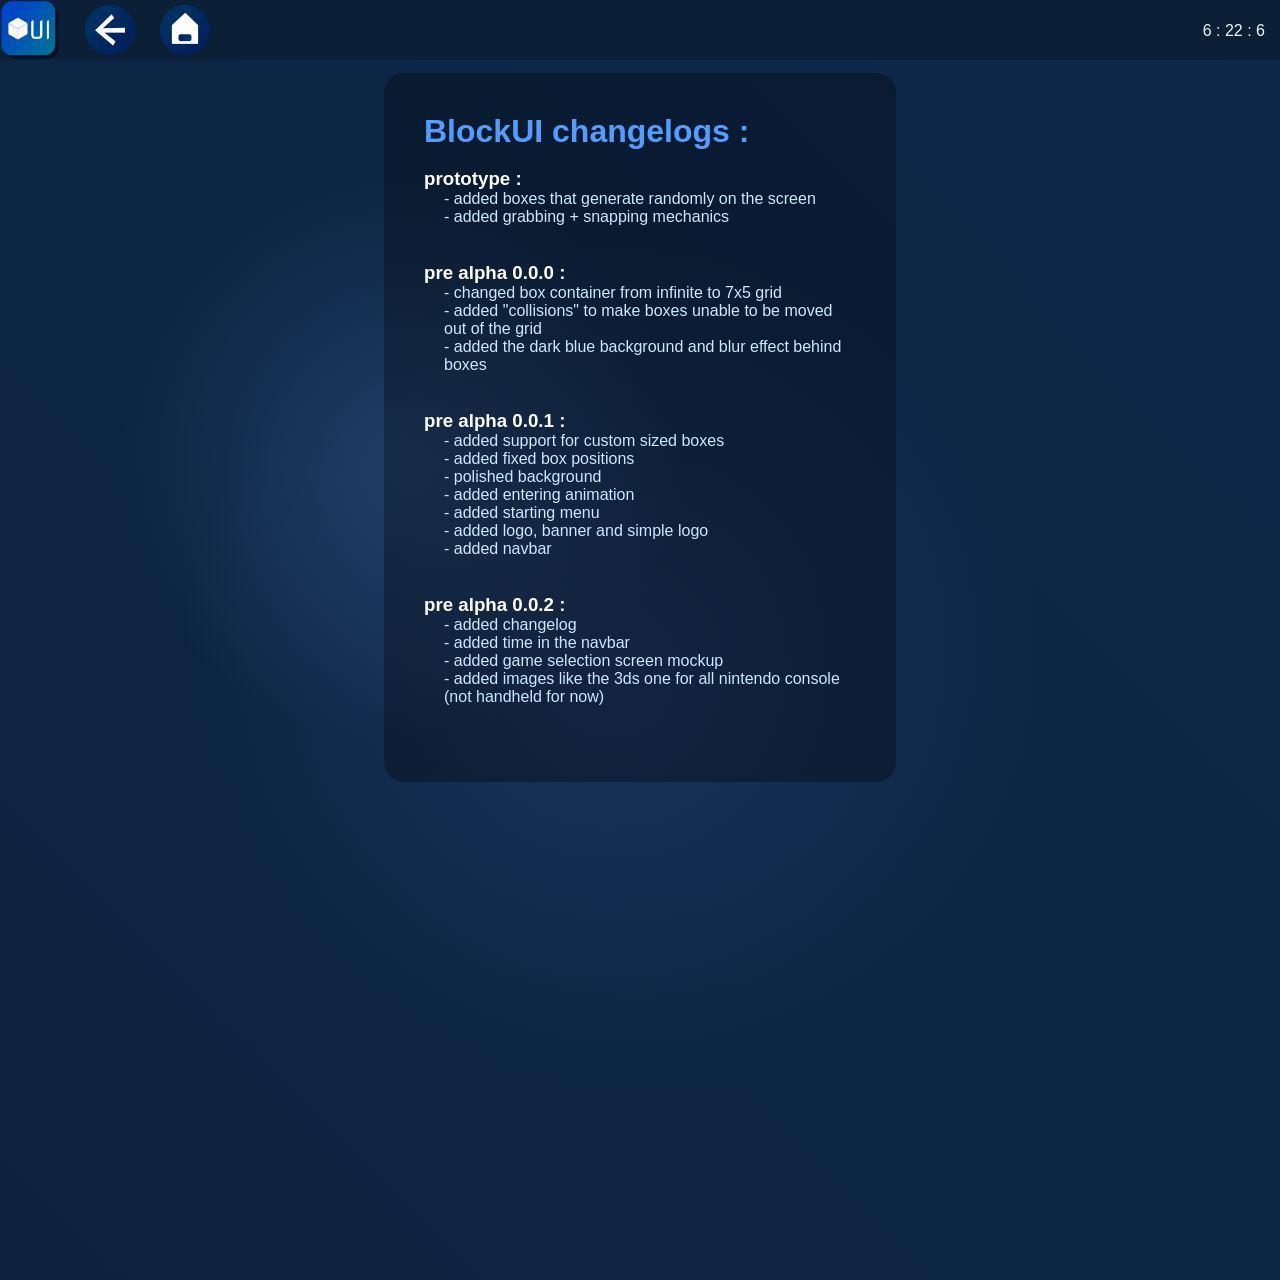
==== changelog/index.html @ 20546849 "Add files via upload Version pre 0.0.2 ! i added a changelog directly in the main menu so you can se" ====
<!DOCTYPE html>
<head>
    <meta charset="UTF-8" />
    <meta name="viewport" content="width=device-width, initial-scale=1.0" />
    <title>iisu ahh launcher</title>
    <!--<link rel="icon" href="icon" type="image/png" />-->
    <link rel="stylesheet" href="style.css" />
</head> 
<body>
    <div class="navbar">
        <img src="../LOGOS/logo simple.png" height="60px">
        <div onclick="window.location='../index.html'" style="padding-top: 5px;"><img src="../LOGOS/back.png" height="50px"></div>
        <div onclick="window.location='../MAIN/index.html'" style="padding-top: 5px;"><img src="../LOGOS/home.png" height="50px"></div>
        <p style="position: absolute;padding-top: 22px; right:15px; color: aliceblue;" id="time">Time and date</p>
    </div>
    <div class="bg1"></div>
    <div class="bg2"></div>



    <div class="textBG">
        <h1>BlockUI changelogs :</h1><br>
        <h3>prototype :</h3>
        <p>
             - added boxes that generate randomly on the screen<br>
             - added grabbing + snapping mechanics
        </p><br><br>
        <h3>pre alpha 0.0.0 :</h3>
        <p>
             - changed box container from infinite to 7x5 grid<br>
             - added "collisions" to make boxes unable to be moved out of the grid<br>
             - added the dark blue background and blur effect behind boxes<br>
        </p><br><br>
        <h3>pre alpha 0.0.1 :</h3>
        <p>
             - added support for custom sized boxes<br>
             - added fixed box positions<br>
             - polished background<br>
             - added entering animation<br>
             - added starting menu<br>
             - added logo, banner and simple logo<br>
             - added navbar<br>
        </p><br><br>
        <h3>pre alpha 0.0.2 :</h3>
        <p>
             - added changelog<br>
             - added time in the navbar<br>
             - added game selection screen mockup<br>
             - added images like the 3ds one for all nintendo console (not handheld for now)<br>
        </p><br><br>
    </div>

    <script>
        const t = new Date()


        function updateTime() {
            const t = new Date();
            document.getElementById("time").textContent =
                t.getHours() + " : " + t.getMinutes() + " : " + t.getSeconds();
        }

        window.onload = function () {
            setInterval(updateTime, 500);
        };

    </script>
</body>
---- changelog/style.css ----
* {
            margin: 0;
            padding: 0;
            box-sizing: border-box;
}

body {
            background-color: rgb(11, 30, 54);
            font-family: Arial, Helvetica, sans-serif;
            overflow: hidden;
            background: linear-gradient(45deg, #0b1f37 0%, #10315b 100%);
            background-size: 400% 400%;
            animation: gradient 10s ease infinite;
            color: aliceblue;
}
@keyframes gradient {
                    
  0% { background-position: 0% 50%; }
                    
  50% { background-position: 100% 50%; }
                    
  100% { background-position: 0% 50%; }
                  
}



@keyframes in {
    0% {
        filter: opacity(0%) blur(50px);
        transform: scale(50%);
    }
    100%{
        transform: scale(100%);
        filter: opacity(100%) blur(0px);
    }
}
p {
    text-align: center;
}

.navbar {
    position: sticky;
    display: flex;
    flex-direction: row;
    width: 100%;
    margin: 0%;
    height: 60px;
    background-color: #0b1f37;

}

.navbar div:hover {
    transform: scale(110%);
    filter: brightness(130%);
}

.navbar div{
    margin-left: 25px;
    max-height: 60px;
}



@keyframes bg1 {
    0% {
        left: 30px;
        top: 40px;
    }
    100%{
        left: 80%;
        top: 10px;
    }
}

@keyframes bg1 {
    0% {
        left: 30px;
        top: 240px;
    }
    100%{
        left: 60%;
        top: 10px;
    }
}


.bg1 {
    position:  absolute;
    overflow: hidden;
    height: 800px;
    width: 800px;
    background-image: radial-gradient(circle, #5284c03a 0%, rgba(148, 230, 255, 0) 50%);
    animation: bg1 15s ease-in-out 0s infinite alternate;
}


@keyframes bg2 {
    0% {
        left: 600px;
        top: 24px;
    }
    100%{
        left: 320px;
        top: 300px;
    }
}


.bg2 {
    position:  absolute;
    overflow: hidden;
    height: 1220px;
    width: 1220px;
    background-image: radial-gradient(circle, #526fc02f 0%, rgba(148, 230, 255, 0) 50%);
    animation: bg2 12s ease-in-out 0s infinite alternate;
}


.textBG {
    margin-top: 1%;
    margin-left: 30%;
    padding: 40px;
    width: 40%;
    height: 100%;
    overflow: scroll;
    scrollbar-width: none;
    backdrop-filter: brightness(70%);
    border-radius: 20px;
}

.textBG h1{
    color: #539dff;
}

.textBG h3{
    color: #ffffff;
}

p{
    color: rgb(205, 232, 255);
    text-align: left;
    margin-left: 20px;
}
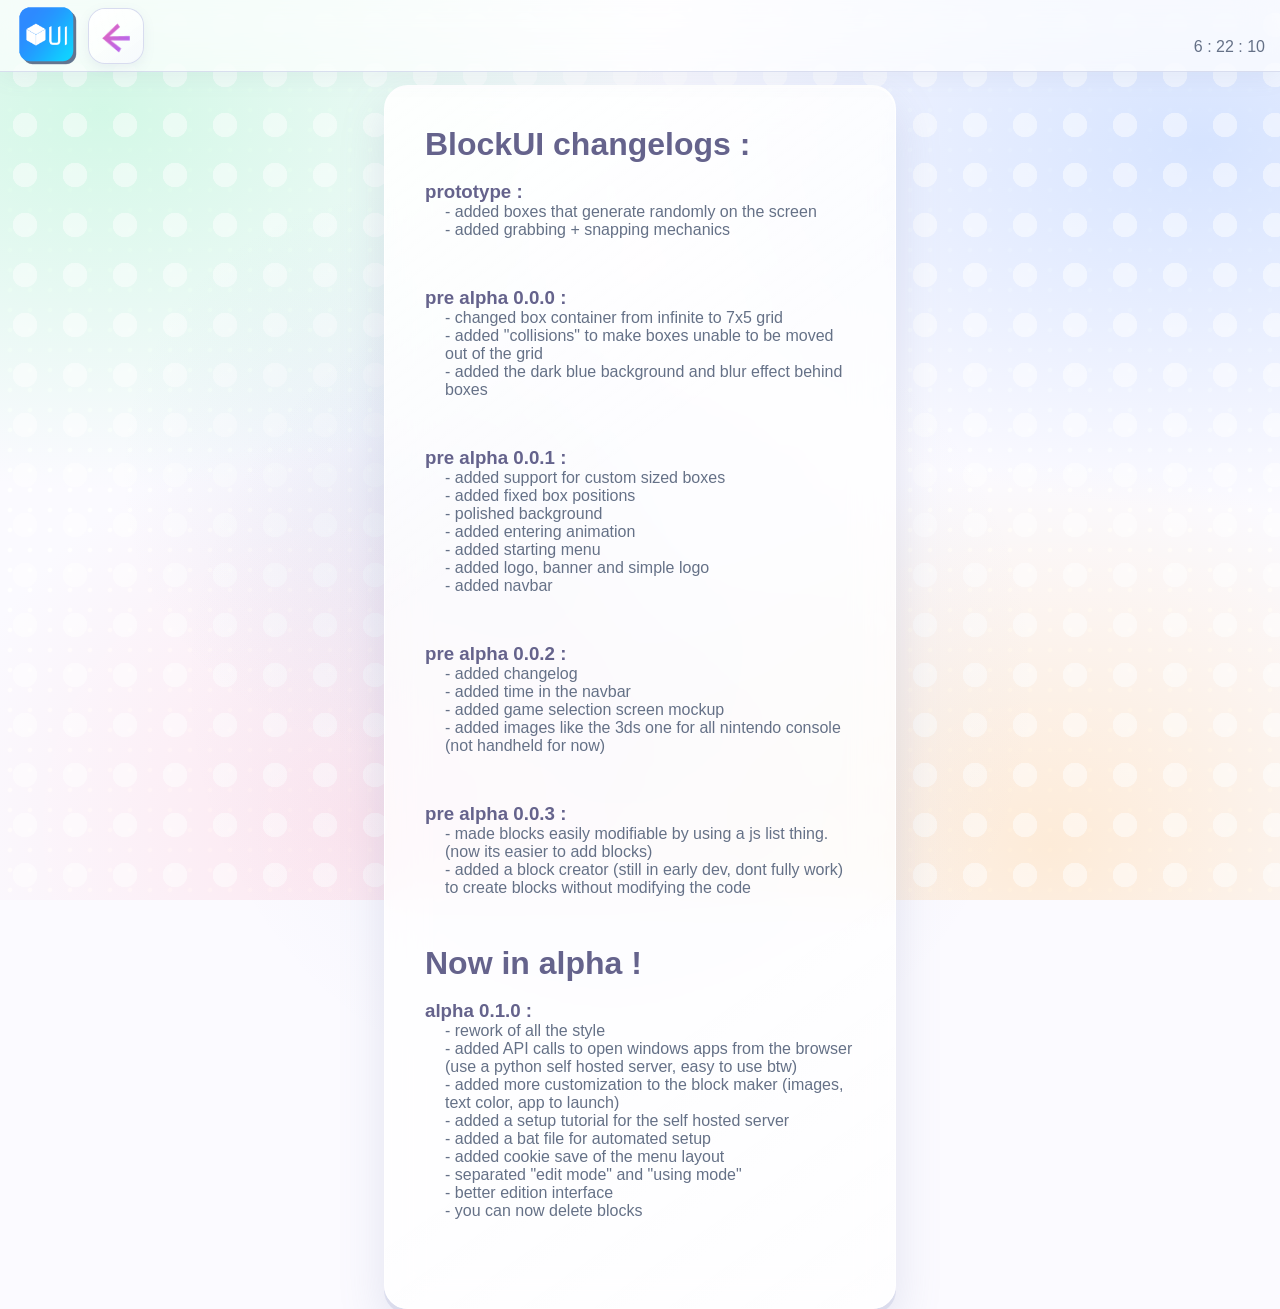
==== commit e982056a: "ALPHA 0.1.0 the first actually usable version, we finally made it to the alpha era of the BlockUI de" ====
--- a/changelog/index.html
+++ b/changelog/index.html
@@ -4,13 +4,12 @@
     <meta name="viewport" content="width=device-width, initial-scale=1.0" />
     <title>iisu ahh launcher</title>
     <!--<link rel="icon" href="icon" type="image/png" />-->
-    <link rel="stylesheet" href="style.css" />
+    <link rel="stylesheet" href="../style.css" />
 </head> 
-<body>
-    <div class="navbar">
+<body class="changelog-page" style="overflow-y: scroll;">
+    <div class="navbar" style="position: sticky; top: 0px; width: 100%;">
         <img src="../LOGOS/logo simple.png" height="60px">
         <div onclick="window.location='../index.html'" style="padding-top: 5px;"><img src="../LOGOS/back.png" height="50px"></div>
-        <div onclick="window.location='../MAIN/index.html'" style="padding-top: 5px;"><img src="../LOGOS/home.png" height="50px"></div>
         <p style="position: absolute;padding-top: 22px; right:15px; color: aliceblue;" id="time">Time and date</p>
     </div>
     <div class="bg1"></div>
@@ -48,6 +47,24 @@
              - added game selection screen mockup<br>
              - added images like the 3ds one for all nintendo console (not handheld for now)<br>
         </p><br><br>
+        <h3>pre alpha 0.0.3 :</h3>
+        <p>
+             - made blocks easily modifiable by using a js list thing. (now its easier to add blocks)<br>
+            - added a block creator (still in early dev, dont fully work) to create blocks without modifying the code<br>
+        </p><br><br>
+        <h1>Now in alpha !</h1><br>
+        <h3>alpha 0.1.0 :</h3>
+        <p>
+             - rework of all the style<br>
+             - added API calls to open windows apps from the browser (use a python self hosted server, easy to use btw)<br>
+             - added more customization to the block maker (images, text color, app to launch)<br>
+             - added a setup tutorial for the self hosted server<br>
+             - added a bat file for automated setup<br>
+             - added cookie save of the menu layout<br>
+             - separated "edit mode" and "using mode"<br>
+             - better edition interface<br>
+             - you can now delete blocks<br>
+        </p><br><br>
     </div>
 
     <script>
--- a/style.css
+++ b/style.css
@@ -0,0 +1,908 @@
+:root {
+    color-scheme: light;
+    --ink: #394255;
+    --muted-ink: #657187;
+    --glass: rgba(255, 255, 255, .76);
+    --glass-strong: rgba(255, 255, 255, .9);
+    --line: rgba(196, 205, 239, .76);
+    --shadow: 0 16px 42px rgba(111, 121, 164, .14);
+}
+
+* {
+    box-sizing: border-box;
+    margin: 0;
+    padding: 0;
+    scrollbar-color: #c8cde0 transparent;
+}
+
+body {
+    min-height: 100vh;
+    color: var(--ink);
+    background-color: #fbfaff;
+    background-image:
+        radial-gradient(circle, rgba(255, 255, 255, .48) 0 12px, transparent 12.5px),
+        radial-gradient(ellipse at 8% 12%, rgba(196, 247, 221, .72), transparent 34%),
+        radial-gradient(ellipse at 94% 16%, rgba(200, 219, 255, .72), transparent 34%),
+        radial-gradient(ellipse at 82% 94%, rgba(255, 225, 190, .6), transparent 32%),
+        radial-gradient(ellipse at 29% 92%, rgba(255, 209, 222, .5), transparent 34%),
+        radial-gradient(circle, rgba(255, 255, 255, .94) 2px, transparent 2.8px);
+    background-attachment: fixed;
+    background-size: 50px 50px, auto, auto, auto, auto, 20px 20px;
+    font-family: Arial, Helvetica, sans-serif;
+}
+
+body.home-page,
+body.main-page,
+body.grid-demo {
+    overflow-x: hidden;
+    overflow-y: auto;
+}
+
+body.systems-page {
+    overflow-x: hidden;
+    overflow-y: auto;
+    scrollbar-width: none;
+}
+
+body.changelog-page {
+    overflow: hidden;
+}
+
+body::before,
+body::after {
+    position: fixed;
+    z-index: 10;
+    inset: 0;
+    pointer-events: none;
+    content: "";
+    opacity: 0;
+    animation: intro-sparkles 1.35s ease-out both;
+}
+
+body::before {
+    background:
+        linear-gradient(45deg, transparent 46%, #fff 50%, transparent 54%) 8% 22% / 15px 15px no-repeat,
+        linear-gradient(-45deg, transparent 46%, #fff 50%, transparent 54%) 8% 22% / 15px 15px no-repeat,
+        linear-gradient(45deg, transparent 46%, #9fe8ff 50%, transparent 54%) 34% 41% / 11px 11px no-repeat,
+        linear-gradient(-45deg, transparent 46%, #9fe8ff 50%, transparent 54%) 34% 41% / 11px 11px no-repeat,
+        linear-gradient(45deg, transparent 46%, #fff 50%, transparent 54%) 67% 81% / 13px 13px no-repeat,
+        linear-gradient(-45deg, transparent 46%, #fff 50%, transparent 54%) 67% 81% / 13px 13px no-repeat,
+        linear-gradient(45deg, transparent 46%, #9fe8ff 50%, transparent 54%) 92% 63% / 10px 10px no-repeat,
+        linear-gradient(-45deg, transparent 46%, #9fe8ff 50%, transparent 54%) 92% 63% / 10px 10px no-repeat;
+}
+
+body::after {
+    animation-delay: .24s;
+    animation-duration: 1.25s;
+    background:
+        linear-gradient(45deg, transparent 46%, #9fe8ff 50%, transparent 54%) 19% 73% / 12px 12px no-repeat,
+        linear-gradient(-45deg, transparent 46%, #9fe8ff 50%, transparent 54%) 19% 73% / 12px 12px no-repeat,
+        linear-gradient(45deg, transparent 46%, #fff 50%, transparent 54%) 52% 16% / 16px 16px no-repeat,
+        linear-gradient(-45deg, transparent 46%, #fff 50%, transparent 54%) 52% 16% / 16px 16px no-repeat,
+        linear-gradient(45deg, transparent 46%, #9fe8ff 50%, transparent 54%) 79% 35% / 11px 11px no-repeat,
+        linear-gradient(-45deg, transparent 46%, #9fe8ff 50%, transparent 54%) 79% 35% / 11px 11px no-repeat;
+}
+
+@keyframes intro-sparkles {
+    0%, 100% { opacity: 0; }
+    18% { opacity: .78; }
+    34% { opacity: .2; }
+    52% { opacity: .62; }
+    72% { opacity: .12; }
+}
+
+@keyframes enter {
+    from {
+        filter: opacity(0%) blur(50px);
+        transform: scale(.5);
+    }
+    to {
+        filter: opacity(100%) blur(0);
+        transform: scale(1);
+    }
+}
+
+@keyframes glow-one {
+    from { left: 30px; top: 240px; }
+    to { left: 60%; top: 10px; }
+}
+
+@keyframes glow-two {
+    from { left: 600px; top: 24px; }
+    to { left: 320px; top: 300px; }
+}
+
+@keyframes particle-drift {
+    0% { opacity: 0; transform: translate(-50%, -50%) scale(.25) rotate(0deg); }
+    12% { opacity: .95; transform: translate(-50%, -50%) scale(1.05) rotate(8deg); }
+    100% {
+        opacity: 0;
+        transform: translate(calc(-50% + var(--drift-x)), calc(-50% + var(--drift-y))) scale(.2) rotate(38deg);
+    }
+}
+
+@keyframes edit-mode-sway {
+    0%, 40% { rotate: -.6deg; }
+    50%, 90% { rotate: .6deg; }
+    100% { rotate: -.6deg; }
+}
+
+.bg1,
+.bg2 {
+    position: absolute;
+    overflow: hidden;
+    pointer-events: none;
+}
+
+.bg1 {
+    width: 800px;
+    height: 800px;
+    background: radial-gradient(circle, rgba(82, 132, 192, .08), transparent 50%);
+    animation: glow-one 15s ease-in-out infinite alternate;
+}
+
+.bg2 {
+    width: 1220px;
+    height: 1220px;
+    background: radial-gradient(circle, rgba(82, 111, 192, .07), transparent 50%);
+    animation: glow-two 12s ease-in-out infinite alternate;
+}
+
+.navbar {
+    position: sticky;
+    z-index: 2;
+    display: flex;
+    align-items: center;
+    gap: 10px;
+    width: 100%;
+    height: 72px;
+    padding: 6px 18px;
+    border-bottom: 1px solid rgba(202, 209, 233, .7);
+    background: rgba(255, 255, 255, .66);
+    box-shadow: 0 5px 24px rgba(105, 117, 153, .08);
+    backdrop-filter: blur(18px);
+}
+
+.navbar div {
+    position: relative;
+    isolation: isolate;
+    display: grid;
+    overflow: hidden;
+    place-items: center;
+    width: 56px;
+    height: 56px;
+    border: 1px solid rgba(207, 212, 236, .8);
+    border-radius: 17px;
+    background: rgba(255, 255, 255, .7);
+    box-shadow: 0 4px 12px rgba(116, 126, 163, .1);
+    transition: transform .2s ease, box-shadow .2s ease;
+}
+
+.navbar div::before {
+    position: absolute;
+    z-index: 0;
+    inset: 0;
+    background: linear-gradient(145deg, rgba(255, 255, 255, .9), transparent 48%, rgba(196, 205, 239, .12));
+    content: "";
+    pointer-events: none;
+}
+
+.navbar div img {
+    position: relative;
+    z-index: 1;
+    max-width: 46px;
+    max-height: 46px;
+    object-fit: contain;
+}
+
+.navbar div:hover {
+    transform: perspective(500px) translateY(-3px) rotateX(5deg) scale(1.05);
+    box-shadow: 0 12px 20px rgba(116, 126, 163, .22), inset 0 2px 0 #fff;
+}
+
+.navbar .nav-control {
+    display: grid;
+    place-items: center;
+    width: 56px;
+    height: 56px;
+    padding: 5px;
+    border: 1px solid rgba(207, 212, 236, .8);
+    border-radius: 17px;
+    background: rgba(255, 255, 255, .7) !important;
+    box-shadow: 0 4px 12px rgba(116, 126, 163, .1);
+    cursor: pointer;
+}
+
+.navbar .nav-control img {
+    max-width: 46px;
+    max-height: 46px;
+    object-fit: contain;
+}
+
+.navbar .nav-control:hover {
+    transform: perspective(500px) translateY(-3px) rotateX(5deg) scale(1.05);
+    box-shadow: 0 12px 20px rgba(116, 126, 163, .22), inset 0 2px 0 #fff;
+}
+
+.navbar .nav-control[aria-pressed="true"] {
+    border-color: rgba(83, 91, 131, .6);
+    background: rgba(214, 219, 240, .9) !important;
+}
+
+#time {
+    color: var(--muted-ink) !important;
+    font-variant-numeric: tabular-nums;
+}
+
+.home-page > p {
+    margin: 10px;
+    color: var(--muted-ink);
+    text-align: center;
+}
+
+p {
+    text-align: center;
+}
+
+body.home-page .container {
+    position: relative;
+    width: 1120px;
+    height: 800px;
+    margin: calc((100vh - 800px) / 2) auto 0;
+    border: 3px solid var(--line);
+    border-radius: 64px;
+    background-color: rgba(255, 255, 255, .36);
+    background-image: radial-gradient(circle, rgba(255, 255, 255, .76) 0 8%, transparent 10%);
+    background-size: 160px 160px;
+    box-shadow: var(--shadow), inset 0 0 36px rgba(255, 255, 255, .55);
+    animation: enter 1s ease-in-out;
+    backdrop-filter: blur(12px);
+    perspective: 1500px;
+    transform-style: preserve-3d;
+}
+
+body.main-page .container {
+    position: relative;
+    width: 1130px;
+    height: 810px;
+    margin: calc((100vh - 60px - 810px) / 2) auto 0;
+    border: 3px solid var(--line);
+    border-radius: 48px;
+    background: radial-gradient(circle, rgba(255, 255, 255, .76) 0 8%, transparent 10%) 0 0 / 160px 160px;
+    box-shadow: var(--shadow), inset 0 0 36px rgb(255, 255, 255);
+    animation: enter .5s ease-out;
+    backdrop-filter: blur(12px);
+}
+
+.draggable {
+    position: absolute;
+    display: flex;
+    align-items: center;
+    justify-content: center;
+    width: 160px;
+    height: 160px;
+    border: 2px solid rgba(255, 255, 255, .52);
+    border-radius: 25px;
+    background-color: rgba(255, 255, 255, .08) !important;
+    color: var(--ink);
+    cursor: grab;
+    user-select: none;
+    isolation: isolate;
+    overflow: hidden;
+    box-shadow:
+        0 12px 18px rgba(105, 113, 154, .2),
+        0 3px 0 rgba(174, 180, 211, .28),
+        inset 0 -3px 0 rgba(185, 190, 219, .1);
+    transform: perspective(1000px) translateZ(8px);
+    transform-style: preserve-3d;
+    transition: transform .3s cubic-bezier(.2, .75, .25, 1), box-shadow .3s ease;
+    backdrop-filter: blur(6px) saturate(1.2);
+    -webkit-backdrop-filter: blur(6px) saturate(1.2);
+}
+
+.draggable::after {
+    position: absolute;
+    z-index: 0;
+    inset: 1px;
+    border: 1px solid rgba(255, 255, 255, .3);
+    border-radius: 23px;
+    box-shadow:
+        inset 0 1px 0 rgba(255, 255, 255, .78),
+        inset 1px 0 0 rgba(255, 255, 255, .35),
+        inset 0 -1px 0 rgba(122, 133, 173, .16);
+    content: "";
+    pointer-events: none;
+}
+
+.draggable:hover {
+    z-index: 2;
+    transform: perspective(1000px) translateY(-8px) translateZ(24px) rotateX(5deg) rotateY(-2deg) scale(1.055);
+    box-shadow:
+        0 24px 32px rgba(130, 116, 180, .26),
+        0 8px 0 rgba(174, 180, 211, .34),
+        0 0 0 5px rgba(255, 255, 255, .2);
+}
+
+.draggable:active {
+    cursor: grabbing;
+    transform: perspective(1000px) translateY(2px) translateZ(2px) scale(.99);
+    box-shadow: 0 4px 8px rgba(130, 116, 180, .2), inset 0 2px 5px rgba(130, 116, 180, .12);
+}
+
+.edit-mode-shade {
+    position: fixed;
+    z-index: 0;
+    inset: 0;
+    background: rgba(47, 53, 76, .48);
+    opacity: 0;
+    pointer-events: none;
+    transition: opacity .3s ease;
+}
+
+.main-page.editing-mode .edit-mode-shade {
+    opacity: 1;
+}
+
+.main-page.editing-mode .container {
+    z-index: 1;
+}
+
+.main-page.editing-mode .draggable {
+    transform-origin: center;
+    animation: edit-mode-sway 2.4s ease-in-out infinite;
+    cursor: grab;
+}
+
+.main-page.editing-mode .draggable:hover {
+    animation-play-state: paused;
+}
+
+.main-page:not(.editing-mode) .draggable {
+    cursor: pointer;
+}
+
+.main-page:not(.editing-mode) .draggable:active {
+    cursor: pointer;
+}
+
+.block-settings-trigger {
+    position: absolute;
+    z-index: 2;
+    top: 7px;
+    right: 7px;
+    display: none;
+    place-items: center;
+    width: 34px;
+    min-width: 34px;
+    height: 34px;
+    padding: 0;
+    border: 1px solid rgba(255, 255, 255, .9);
+    border-radius: 11px;
+    background: rgba(255, 255, 255, .88) !important;
+    color: var(--ink);
+    font-size: 19px;
+    line-height: 1;
+    cursor: pointer;
+    box-shadow: 0 3px 10px rgba(55, 62, 91, .2);
+}
+
+.editing-mode .block-settings-trigger {
+    display: grid;
+}
+
+.draggable p {
+    position: relative;
+    z-index: 1;
+    padding: 12px;
+    color: inherit;
+    font-size: 15px;
+    font-weight: 700;
+    text-align: center;
+    text-shadow: 0 1px 0 rgba(255, 255, 255, .8);
+}
+
+.drag-particle {
+    position: fixed;
+    z-index: 1000;
+    width: var(--particle-size, 12px);
+    height: var(--particle-size, 12px);
+    filter: drop-shadow(0 0 4px rgba(180, 239, 255, .95)) drop-shadow(0 0 10px rgba(63, 165, 255, .75)) blur(.35px);
+    pointer-events: none;
+    animation: particle-drift .7s cubic-bezier(.16, .7, .3, 1) forwards;
+}
+
+.drag-particle::before,
+.drag-particle::after {
+    position: absolute;
+    top: 50%;
+    left: 50%;
+    border-radius: 50%;
+    background: linear-gradient(90deg, transparent, #b9f1ff 35%, #fff 50%, #b9f1ff 65%, transparent);
+    box-shadow: 0 0 4px rgba(186, 239, 255, .9);
+    content: "";
+}
+
+.drag-particle::before {
+    width: 100%;
+    height: 1.5px;
+    transform: translate(-50%, -50%) rotate(45deg);
+}
+
+.drag-particle::after {
+    width: 1.5px;
+    height: 100%;
+    transform: translate(-50%, -50%) rotate(45deg);
+}
+
+.textBG {
+    position: relative;
+    isolation: isolate;
+    overflow: auto;
+    border: 1px solid rgba(255, 255, 255, .9);
+    border-radius: 24px;
+    background: var(--glass);
+    box-shadow: 0 20px 46px rgba(111, 121, 164, .18), 0 5px 0 rgba(190, 196, 222, .35), inset 0 2px 0 #fff;
+    color: var(--ink);
+    backdrop-filter: blur(20px);
+}
+
+.textBG::before,
+.system::before,
+body.systems-page .container::before {
+    position: absolute;
+    z-index: 0;
+    inset: 0;
+    border-radius: inherit;
+    background: linear-gradient(145deg, rgba(255, 255, 255, .58), transparent 34%, transparent 72%, rgba(255, 255, 255, .14));
+    content: "";
+    pointer-events: none;
+}
+
+.textBG > *,
+.system > *,
+body.systems-page .container > * {
+    position: relative;
+    z-index: 1;
+}
+
+.textBG h1,
+.textBG h3 {
+    color: #65638c;
+}
+
+.textBG p {
+    margin: 0 0 12px 20px;
+    color: var(--muted-ink);
+    text-align: left;
+}
+
+body.changelog-page .textBG {
+    width: 40%;
+    height: 100%;
+    margin: 1% 0 0 30%;
+    padding: 40px;
+}
+
+#newblock form p {
+    text-align: center;
+}
+
+.system {
+    position: relative;
+    isolation: isolate;
+    height: 160px;
+    margin: 1% 15% 1%;
+    padding: 20px;
+    overflow: hidden;
+    border: 2px solid rgba(255, 255, 255, .92);
+    border-radius: 24px;
+    color: var(--ink);
+    box-shadow: 0 20px 36px rgba(111, 121, 164, .2), 0 5px 0 rgba(190, 196, 222, .35), inset 0 2px 0 rgba(255, 255, 255, .95);
+    text-align: center;
+    text-shadow: 0 1px 8px rgba(255, 255, 255, .85);
+}
+
+.system h1,
+.system h2,
+.system h3 {
+    color: var(--ink);
+}
+
+.system h3 {
+    font-size: 11px;
+}
+
+.system h2 {
+    margin-top: 20px;
+    font-size: 30px;
+}
+
+body.systems-page .container {
+    position: relative;
+    isolation: isolate;
+    margin: 0 15% 15%;
+    padding: 20px;
+    border: 1px solid rgba(255, 255, 255, .85);
+    border-radius: 24px;
+    background: var(--glass);
+    box-shadow: 0 22px 48px rgba(111, 121, 164, .19), inset 0 2px 0 rgba(255, 255, 255, .95);
+    perspective: 1200px;
+}
+
+.game {
+    position: relative;
+    display: flex;
+    align-items: center;
+    flex-direction: row;
+    height: 160px;
+    margin: 1%;
+    overflow: hidden;
+    border: 1px solid rgba(255, 255, 255, .94);
+    border-radius: 20px;
+    background-color: var(--glass-strong) !important;
+    color: var(--ink);
+    box-shadow: 0 10px 18px rgba(105, 113, 154, .14), 0 4px 0 rgba(190, 196, 222, .3), inset 0 2px 0 #fff;
+    backdrop-filter: blur(14px);
+    transition: transform .25s ease, box-shadow .25s ease;
+}
+
+.game::before {
+    position: absolute;
+    z-index: 0;
+    inset: 0;
+    background:
+        linear-gradient(145deg, rgba(255, 255, 255, .72), transparent 40%, transparent 75%, rgba(255, 255, 255, .16)),
+        linear-gradient(110deg, transparent 38%, rgba(255, 255, 255, .46) 49%, transparent 60%);
+    background-position: center, -160% 0;
+    background-size: auto, 240% 100%;
+    content: "";
+    pointer-events: none;
+    transition: background-position .65s ease;
+}
+
+.game > * {
+    position: relative;
+    z-index: 1;
+}
+
+.game:hover {
+    transform: perspective(1200px) translateY(-4px) rotateX(1.5deg) scale(1.008);
+    box-shadow: 0 18px 26px rgba(105, 113, 154, .2), 0 6px 0 rgba(190, 196, 222, .25), inset 0 2px 0 #fff;
+}
+
+.game:hover::before {
+    background-position: center, 160% 0;
+}
+
+.game img {
+    margin-right: 1%;
+    border-radius: 16px;
+    object-fit: cover;
+}
+
+.game h1,
+.game h3 {
+    color: var(--ink);
+}
+
+.game .infos {
+    flex: 1 1 0;
+    min-width: 0;
+}
+
+.infos p {
+    max-width: 100%;
+    max-height: 90px;
+    margin-left: 1%;
+    overflow-y: auto;
+    color: var(--muted-ink);
+    text-align: left;
+    scrollbar-width: thin;
+}
+
+.game button,
+button,
+input[type="button"],
+input[type="submit"] {
+    position: relative;
+    overflow: hidden;
+    border: 1px solid rgba(255, 255, 255, .95);
+    border-radius: 18px;
+    background-color: #e6e9f8 !important;
+    background-image: linear-gradient(160deg, rgba(255, 255, 255, .82), transparent 58%);
+    color: #4a5065;
+    box-shadow: 0 5px 14px rgba(111, 121, 164, .15);
+    transition: transform .2s ease, box-shadow .2s ease, filter .2s ease;
+}
+
+.game button {
+    flex: 0 0 64px;
+    width: 64px;
+    min-width: 64px;
+    height: 64px;
+    margin: 0 10px 0 0;
+}
+
+.game button:first-of-type {
+    background-color: #eadff8 !important;
+}
+
+.game button:nth-of-type(2) {
+    background-color: #d9f1e3 !important;
+}
+
+.game button:hover,
+button:hover,
+input[type="button"]:hover,
+input[type="submit"]:hover {
+    filter: brightness(1.04);
+    transform: perspective(500px) translateY(-3px) rotateX(5deg);
+    box-shadow: 0 10px 18px rgba(111, 121, 164, .24), 0 3px 0 rgba(190, 196, 222, .35), inset 0 2px 0 #fff;
+}
+
+form {
+    color: var(--ink);
+}
+
+input:not([type="button"]):not([type="submit"]) {
+    min-height: 38px;
+    padding: 10px;
+    border: 1px solid rgba(191, 199, 224, .8);
+    border-radius: 14px;
+    background: rgba(255, 255, 255, .82) !important;
+    color: var(--ink) !important;
+    box-shadow: inset 0 1px 3px rgba(104, 115, 151, .08);
+}
+
+input::placeholder {
+    color: #8a91a4;
+}
+
+#newblock,
+#block-settings {
+    position: fixed;
+    z-index: 5;
+    display: flex;
+    align-items: center;
+    justify-content: center;
+    width: 100%;
+    height: 100%;
+    inset: 0;
+    background: rgba(236, 239, 251, .5);
+    backdrop-filter: blur(10px);
+}
+
+#block-settings {
+    z-index: 6;
+}
+
+#newblock form,
+#block-settings .block-modal {
+    position: fixed;
+    top: 50%;
+    left: 50%;
+    isolation: isolate;
+    display: flex;
+    flex-direction: column;
+    gap: 10px;
+    width: min(480px, calc(100vw - 32px));
+    max-height: calc(100vh - 32px);
+    margin: 0;
+    padding: 20px;
+    overflow-x: hidden;
+    overflow-y: auto;
+    border: 1px solid rgba(255, 255, 255, .95);
+    border-radius: 28px;
+    background: rgba(255, 255, 255, .88);
+    box-shadow: 0 28px 64px rgba(82, 91, 131, .24), 0 6px 0 rgba(190, 196, 222, .4), inset 0 2px 0 #fff;
+    color: var(--ink);
+    backdrop-filter: blur(22px);
+    transform: translate(-50%, -50%);
+}
+
+#block-settings .block-modal {
+    gap: 8px;
+}
+
+#block-settings .block-modal h2 {
+    margin-bottom: 4px;
+    color: #65638c;
+    text-align: center;
+}
+
+#block-settings .block-modal label {
+    color: var(--muted-ink);
+    font-size: 14px;
+    font-weight: 700;
+}
+
+#block-settings .block-modal textarea {
+    min-height: 110px;
+    padding: 10px;
+    border: 1px solid rgba(191, 199, 224, .8);
+    border-radius: 14px;
+    background: rgba(255, 255, 255, .82);
+    color: var(--ink);
+    font: inherit;
+    resize: vertical;
+}
+
+#block-settings .block-modal input[type="color"] {
+    width: 100%;
+    min-height: 42px;
+    padding: 4px;
+    cursor: pointer;
+}
+
+.block-modal-actions {
+    display: flex;
+    flex-wrap: wrap;
+    gap: 8px;
+    margin-top: 8px;
+}
+
+.block-modal-actions button {
+    flex: 1 1 auto;
+    min-height: 42px;
+    padding: 8px 12px;
+    cursor: pointer;
+}
+
+.block-modal-actions .delete-block-button {
+    background-color: #ad001d !important;
+    color: #fff !important;
+}
+
+
+#newblock form input[value="Cancel"] {
+    background-color: #ad001d !important;
+    color: #fff !important;
+}
+
+#newblock form::before {
+    position: absolute;
+    z-index: -1;
+    inset: 0;
+    background: linear-gradient(145deg, rgba(255, 255, 255, .66), transparent 42%, transparent 78%, rgba(255, 255, 255, .2));
+    content: "";
+    pointer-events: none;
+}
+
+#newblock input {
+    padding: 10px;
+}
+
+#newblock input[type="file"] {
+    min-height: 44px;
+    padding: 8px;
+}
+
+#newblock input[type="color"] {
+    width: 100%;
+    min-height: 44px;
+    padding: 4px;
+    cursor: pointer;
+}
+
+#newblock input[type="button"]:hover,
+#newblock input[type="submit"]:hover {
+    cursor: pointer;
+}
+
+#launcher-status {
+    position: fixed;
+    z-index: 4;
+    right: 16px;
+    bottom: 16px;
+    max-width: min(440px, calc(100vw - 32px));
+    padding: 10px 16px;
+    border: 1px solid rgba(255, 255, 255, .9);
+    border-radius: 14px;
+    background: rgba(255, 255, 255, .9);
+    box-shadow: var(--shadow);
+    color: var(--ink);
+    text-align: left;
+}
+
+#launcher-status:empty {
+    display: none;
+}
+
+body.grid-demo .container {
+    position: relative;
+    width: 100vw;
+    height: 100vh;
+    background-image:
+        linear-gradient(0deg, transparent 24%, rgba(80, 90, 130, .06) 25%, rgba(80, 90, 130, .06) 26%, transparent 27%, transparent 74%, rgba(80, 90, 130, .06) 75%, rgba(80, 90, 130, .06) 76%, transparent 77%, transparent),
+        linear-gradient(90deg, transparent 24%, rgba(80, 90, 130, .06) 25%, rgba(80, 90, 130, .06) 26%, transparent 27%, transparent 74%, rgba(80, 90, 130, .06) 75%, rgba(80, 90, 130, .06) 76%, transparent 77%, transparent);
+    background-size: 40px 40px;
+}
+
+body.grid-demo .draggable {
+    width: 80px;
+    height: 80px;
+    border-radius: 8px;
+    color: white;
+    font-weight: 700;
+}
+
+body.grid-demo .draggable.box1 { background-color: #e74c3c !important; border-color: #c0392b; }
+body.grid-demo .draggable.box2 { background-color: #2ecc71 !important; border-color: #27ae60; }
+body.grid-demo .draggable.box3 { background-color: #f39c12 !important; border-color: #d68910; }
+body.grid-demo .draggable.box4 { background-color: #9b59b6 !important; border-color: #8e44ad; }
+
+@media (max-width: 700px) {
+    .navbar {
+        gap: 7px;
+        padding-inline: 10px;
+    }
+
+    .navbar div {
+        width: 46px;
+        height: 46px;
+        border-radius: 14px;
+    }
+
+    .navbar .nav-control {
+        width: 46px;
+        height: 46px;
+        border-radius: 14px;
+    }
+
+    .navbar div img {
+        max-width: 38px;
+        max-height: 38px;
+    }
+
+    .navbar .nav-control img {
+        max-width: 38px;
+        max-height: 38px;
+    }
+
+    body.home-page .container,
+    body.main-page .container {
+        width: calc(100vw - 24px);
+        height: calc(100vh - 100px);
+        margin: 16px auto;
+        border-radius: 32px;
+    }
+
+    body.changelog-page .textBG {
+        width: 92%;
+        margin: 5% auto;
+        padding: 24px;
+    }
+
+    .system {
+        height: 160px;
+        margin: 5% 4% 2%;
+    }
+
+    body.systems-page .container {
+        margin: 0 4% 24px;
+        padding: 10px;
+    }
+
+    .game {
+        height: auto;
+        min-height: 160px;
+        flex-wrap: wrap;
+        padding: 8px;
+    }
+
+    .game .infos {
+        flex: 1 1 45%;
+        min-width: 0;
+    }
+}
+
+@media (prefers-reduced-motion: reduce) {
+    *,
+    *::before,
+    *::after {
+        scroll-behavior: auto !important;
+        animation-duration: .01ms !important;
+        animation-iteration-count: 1 !important;
+        transition-duration: .01ms !important;
+    }
+}
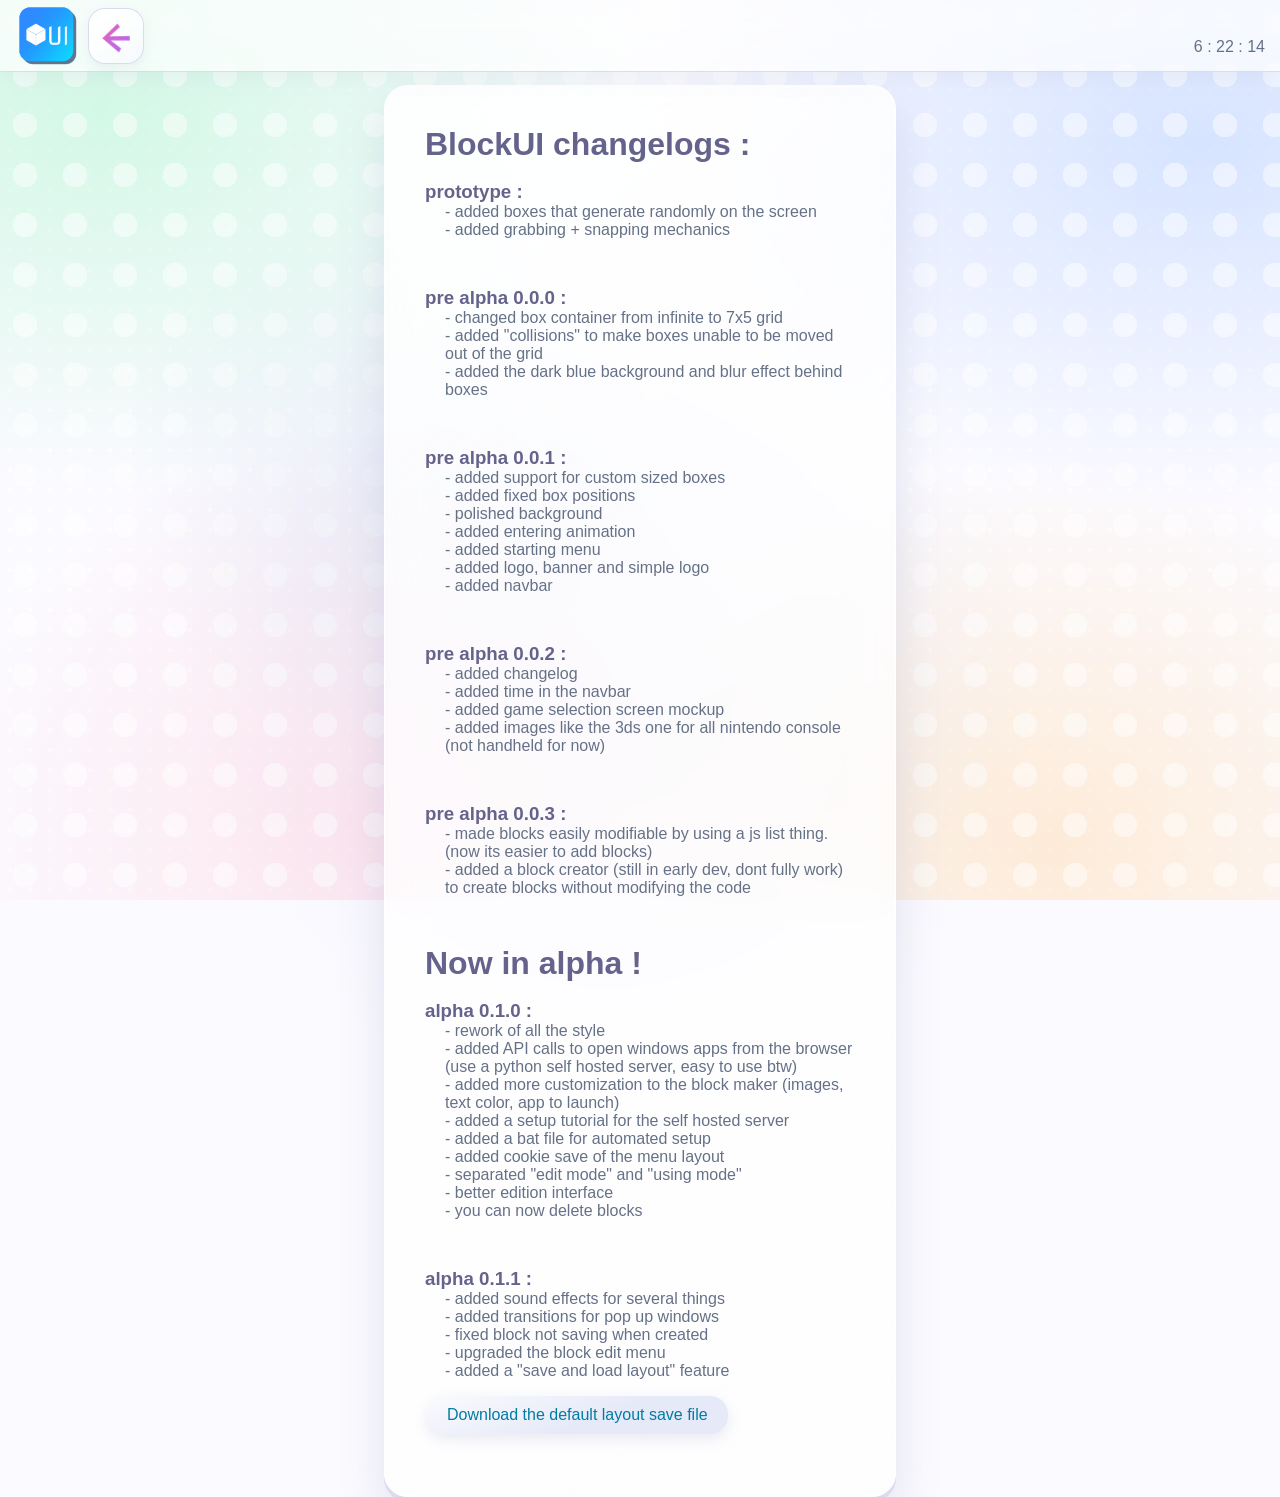
==== commit da919f62: "update to alpha 0.1.1 added sounds, save/load layout and updated some stuff" ====
--- a/changelog/index.html
+++ b/changelog/index.html
@@ -7,9 +7,10 @@
     <link rel="stylesheet" href="../style.css" />
 </head> 
 <body class="changelog-page" style="overflow-y: scroll;">
+    <audio id="clickSound" src="../sounds/touch.mp3"></audio>
     <div class="navbar" style="position: sticky; top: 0px; width: 100%;">
         <img src="../LOGOS/logo simple.png" height="60px">
-        <div onclick="window.location='../index.html'" style="padding-top: 5px;"><img src="../LOGOS/back.png" height="50px"></div>
+        <div onclick="window.location='../index.html';document.getElementById('clickSound').play();" style="padding-top: 5px;"><img src="../LOGOS/back.png" height="50px"></div>
         <p style="position: absolute;padding-top: 22px; right:15px; color: aliceblue;" id="time">Time and date</p>
     </div>
     <div class="bg1"></div>
@@ -65,6 +66,17 @@
              - better edition interface<br>
              - you can now delete blocks<br>
         </p><br><br>
+        <h3>alpha 0.1.1 :</h3>
+        <p>
+            - added sound effects for several things<br>
+            - added transitions for pop up windows<br>
+            - fixed block not saving when created<br>
+            - upgraded the block edit menu<br>
+            - added a "save and load layout" feature<br>
+        </p>
+        <a href="../download/defaultLayout.json" download>
+            <button style="color: #007ca2; border: none; padding: 10px 20px; text-align: center; text-decoration: none; display: inline-block; font-size: 16px; margin: 4px 2px; cursor: pointer;" >Download the default layout save file</button>
+        </a><br><br>
     </div>
 
     <script>
--- a/style.css
+++ b/style.css
@@ -219,6 +219,12 @@
     object-fit: contain;
 }
 
+.navbar .nav-control svg {
+    width: 42px;
+    height: 42px;
+    fill: currentColor;
+}
+
 .navbar .nav-control:hover {
     transform: perspective(500px) translateY(-3px) rotateX(5deg) scale(1.05);
     box-shadow: 0 12px 20px rgba(116, 126, 163, .22), inset 0 2px 0 #fff;
@@ -316,7 +322,7 @@
 
 .draggable:hover {
     z-index: 2;
-    transform: perspective(1000px) translateY(-8px) translateZ(24px) rotateX(5deg) rotateY(-2deg) scale(1.055);
+    transform: perspective(1000px) translateY(-4px) translateZ(12px) rotateX(2deg) rotateY(-1deg) scale(1.02);
     box-shadow:
         0 24px 32px rgba(130, 116, 180, .26),
         0 8px 0 rgba(174, 180, 211, .34),
@@ -349,19 +355,25 @@
 
 .main-page.editing-mode .draggable {
     transform-origin: center;
-    animation: edit-mode-sway 2.4s ease-in-out infinite;
+    animation: edit-mode-sway 1.2s ease-in-out infinite;
     cursor: grab;
 }
 
 .main-page.editing-mode .draggable:hover {
     animation-play-state: paused;
+    transform: none;
 }
 
 .main-page:not(.editing-mode) .draggable {
-    cursor: pointer;
+    cursor: default;
 }
 
 .main-page:not(.editing-mode) .draggable:active {
+    cursor: default;
+}
+
+.main-page:not(.editing-mode) .draggable.has-click-action,
+.main-page:not(.editing-mode) .draggable.has-click-action:active {
     cursor: pointer;
 }
 
@@ -659,7 +671,8 @@
 }
 
 #newblock,
-#block-settings {
+#block-settings,
+#save-load {
     position: fixed;
     z-index: 5;
     display: flex;
@@ -676,8 +689,57 @@
     z-index: 6;
 }
 
+#save-load {
+    z-index: 6;
+}
+
+#newblock.modal-opening,
+#block-settings.modal-opening,
+#save-load.modal-opening {
+    animation: modal-fade-in .22s ease-out both;
+}
+
+#newblock.modal-closing,
+#block-settings.modal-closing,
+#save-load.modal-closing {
+    animation: modal-fade-out .22s ease-in both;
+}
+
+#newblock.modal-opening form,
+#block-settings.modal-opening .block-modal,
+#save-load.modal-opening .block-modal {
+    animation: modal-zoom-in .22s cubic-bezier(.2, .8, .2, 1) both;
+}
+
+#newblock.modal-closing form,
+#block-settings.modal-closing .block-modal,
+#save-load.modal-closing .block-modal {
+    animation: modal-zoom-out .22s ease-in both;
+}
+
+@keyframes modal-fade-in {
+    from { opacity: 0; }
+    to { opacity: 1; }
+}
+
+@keyframes modal-fade-out {
+    from { opacity: 1; }
+    to { opacity: 0; }
+}
+
+@keyframes modal-zoom-in {
+    from { opacity: 0; transform: translate(-50%, -50%) scale(.88); }
+    to { opacity: 1; transform: translate(-50%, -50%) scale(1); }
+}
+
+@keyframes modal-zoom-out {
+    from { opacity: 1; transform: translate(-50%, -50%) scale(1); }
+    to { opacity: 0; transform: translate(-50%, -50%) scale(.88); }
+}
+
 #newblock form,
-#block-settings .block-modal {
+#block-settings .block-modal,
+#save-load .block-modal {
     position: fixed;
     top: 50%;
     left: 50%;
@@ -704,6 +766,30 @@
     gap: 8px;
 }
 
+#save-load .save-load-modal {
+    gap: 12px;
+}
+
+#save-load .save-load-modal p {
+    margin: 0;
+    color: var(--muted-ink);
+}
+
+#save-load .save-load-modal small {
+    color: var(--muted-ink);
+}
+
+#save-load .save-load-modal > button,
+#save-load .save-load-modal input[type="file"] {
+    min-height: 42px;
+    padding: 9px 12px;
+    border: 1px solid rgba(191, 199, 224, .8);
+    border-radius: 12px;
+    background: rgba(255, 255, 255, .86);
+    color: var(--ink);
+    font: inherit;
+}
+
 #block-settings .block-modal h2 {
     margin-bottom: 4px;
     color: #65638c;
@@ -725,6 +811,49 @@
     color: var(--ink);
     font: inherit;
     resize: vertical;
+}
+
+#edit-more-options {
+    display: flex;
+    flex-direction: column;
+    gap: 8px;
+    padding: 12px;
+    border: 1px solid rgba(191, 199, 224, .65);
+    border-radius: 16px;
+    background: rgba(239, 241, 250, .55);
+}
+
+#edit-more-options[hidden] {
+    display: none;
+}
+
+#edit-more-options input:not([type="checkbox"]),
+#edit-more-options textarea {
+    width: 100%;
+    padding: 10px;
+    border: 1px solid rgba(191, 199, 224, .8);
+    border-radius: 12px;
+    background: rgba(255, 255, 255, .86);
+    color: var(--ink);
+    font: inherit;
+}
+
+#edit-more-options textarea {
+    min-height: 72px;
+}
+
+#edit-more-options input[type="file"] {
+    padding: 8px;
+}
+
+#edit-more-options .remove-background-image {
+    display: flex;
+    align-items: center;
+    gap: 8px;
+}
+
+#edit-more-options small {
+    color: var(--muted-ink);
 }
 
 #block-settings .block-modal input[type="color"] {
